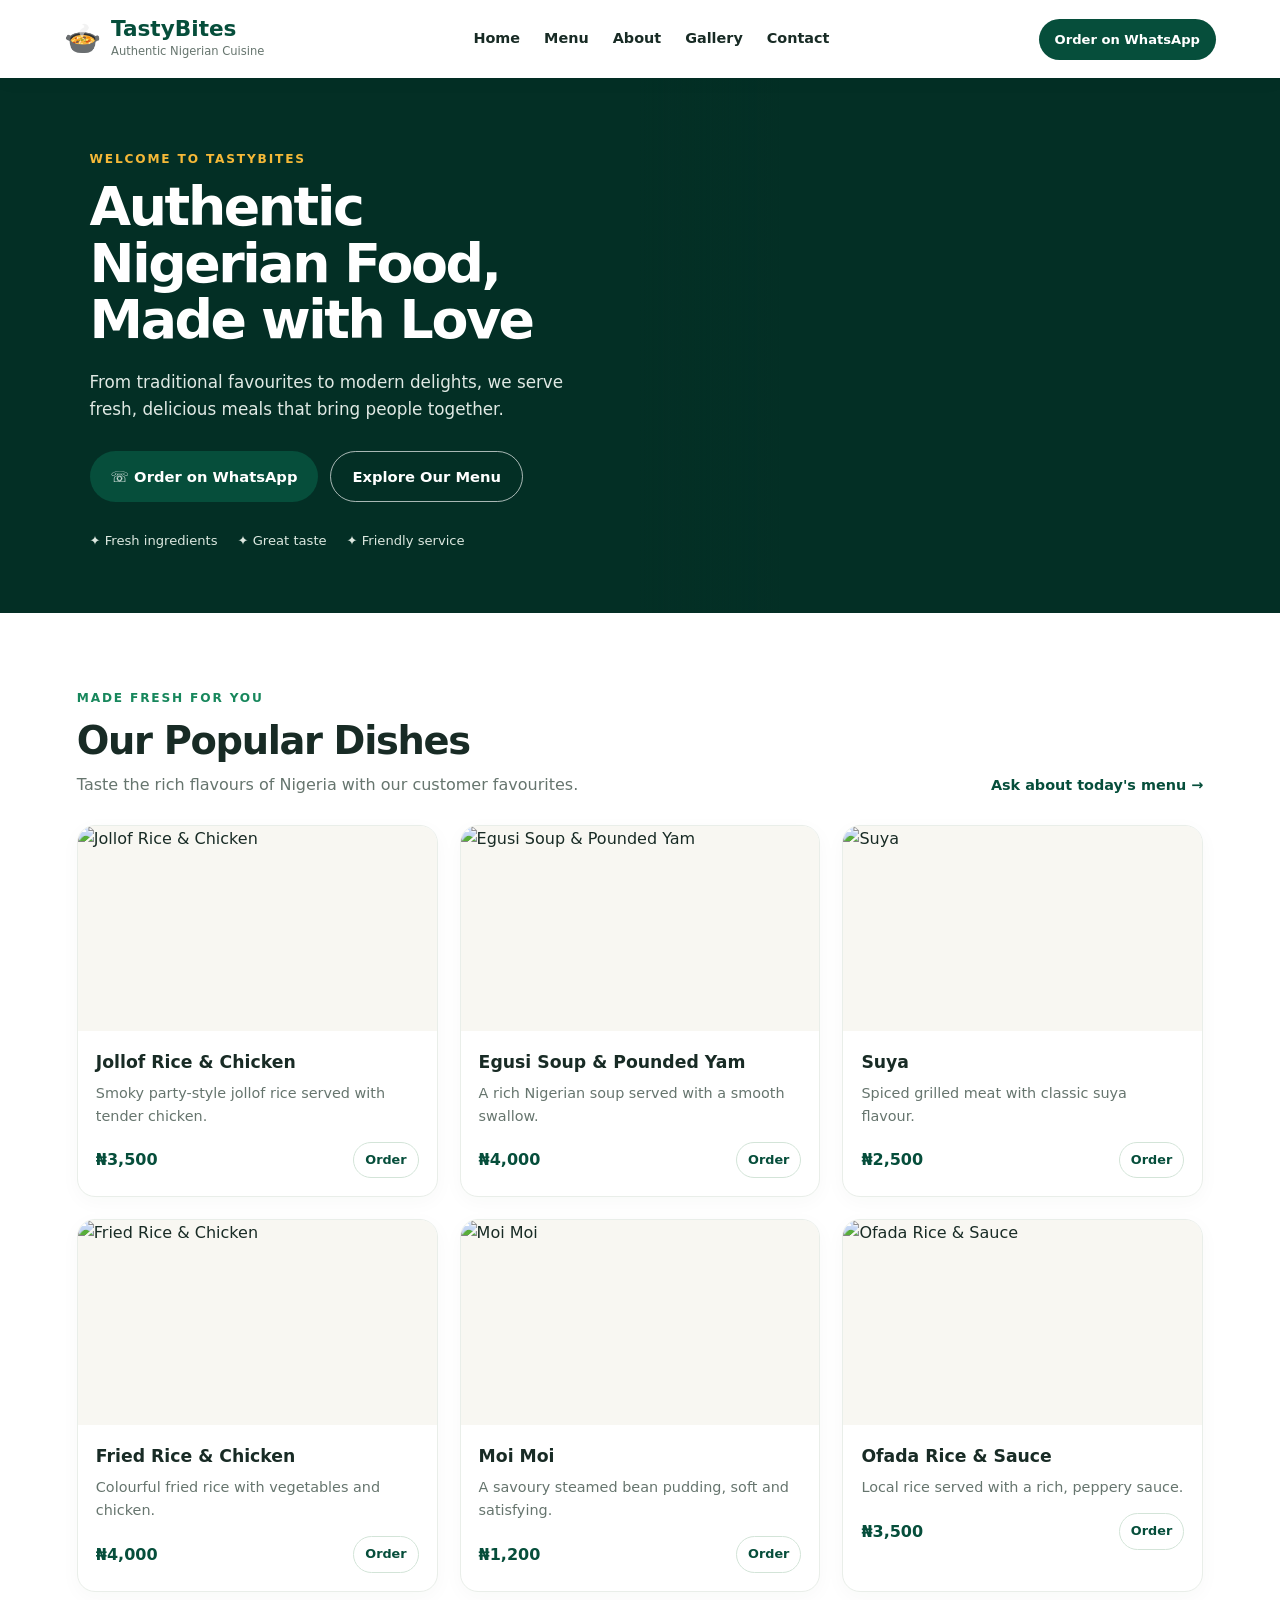
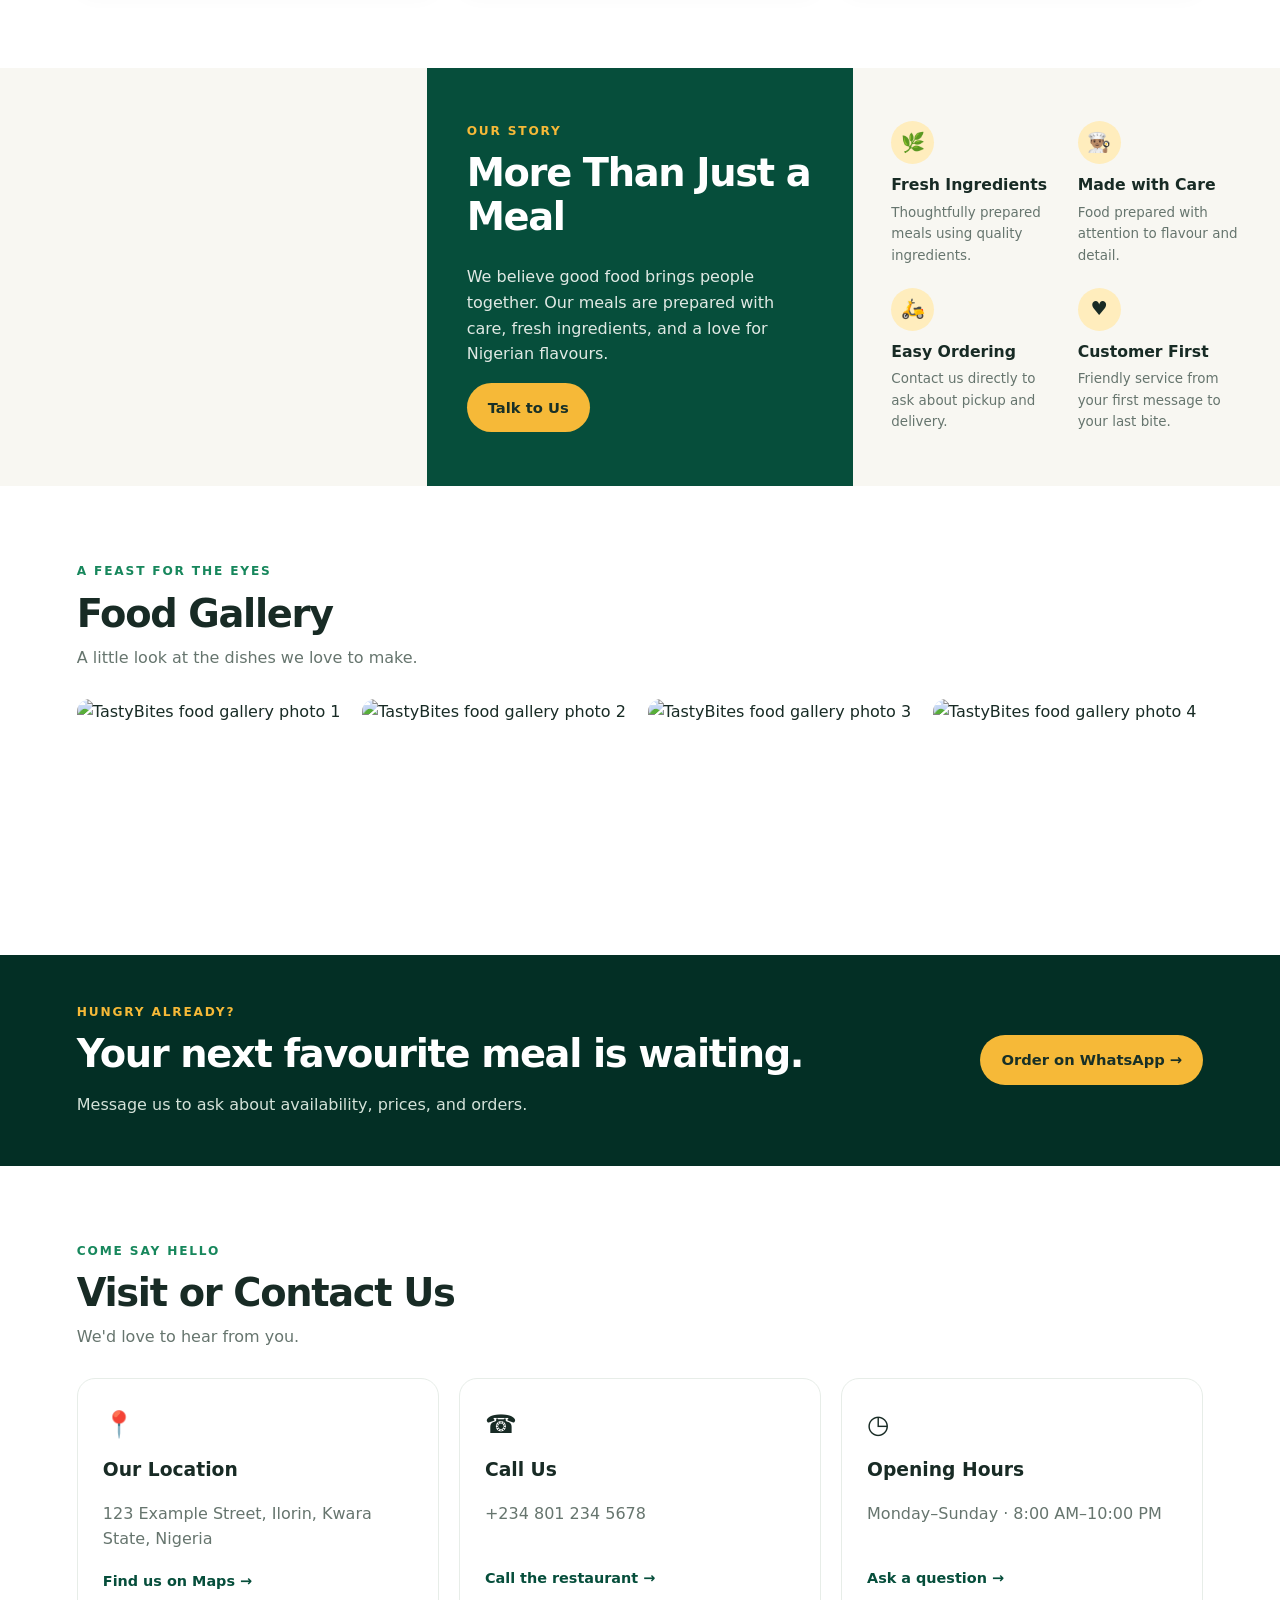
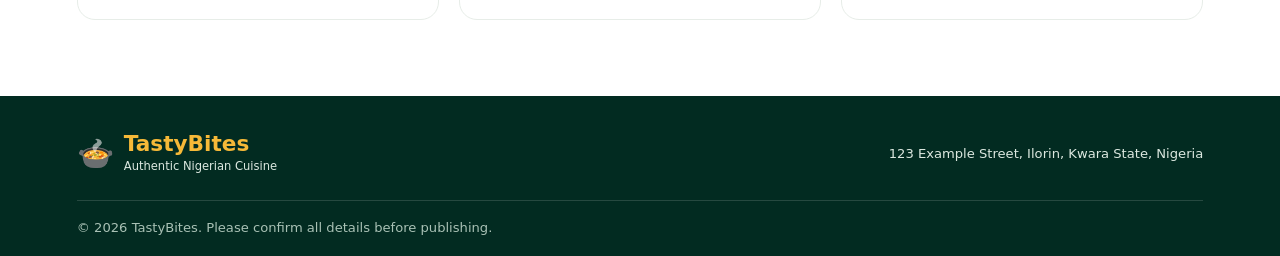
==== index.html @ 8dd22bb3 "Add files via upload" ====
<!doctype html>
<html lang="en">
<head>
  <meta charset="utf-8">
  <meta name="viewport" content="width=device-width, initial-scale=1">
  <meta name="description" content="Explore our menu, learn about our restaurant, and order your favourite meals on WhatsApp.">
  <meta name="theme-color" content="#064e3b">
  <title>TastyBites | Authentic Nigerian Cuisine</title>
  <link rel="stylesheet" href="style.css">
</head>
<body>
  <header class="site-header">
    <a class="brand" href="#home" aria-label="TastyBites home">
      <span class="brand-mark">🍲</span>
      <span><strong id="brand-name">TastyBites</strong><small id="brand-tagline">Authentic Nigerian Cuisine</small></span>
    </a>
    <button class="menu-toggle" id="menu-toggle" aria-label="Toggle navigation" aria-expanded="false">☰</button>
    <nav id="site-nav">
      <a href="#home">Home</a><a href="#menu">Menu</a><a href="#about">About</a><a href="#gallery">Gallery</a><a href="#contact">Contact</a>
    </nav>
    <a class="button button-small whatsapp-link" href="#" target="_blank" rel="noopener">Order on WhatsApp</a>
  </header>

  <main>
    <section class="hero" id="home">
      <div class="hero-copy">
        <p class="eyebrow">WELCOME TO <span id="hero-brand">TASTYBITES</span></p>
        <h1 id="hero-title">Authentic Nigerian Food, <em>Made with Love</em></h1>
        <p id="hero-description">From traditional favourites to modern delights, we serve fresh, delicious meals that bring people together.</p>
        <div class="hero-actions">
          <a class="button whatsapp-link" href="#" target="_blank" rel="noopener">☏ Order on WhatsApp</a>
          <a class="button button-outline" href="#menu">Explore Our Menu</a>
        </div>
        <div class="hero-points"><span>✦ Fresh ingredients</span><span>✦ Great taste</span><span>✦ Friendly service</span></div>
      </div>
      <div class="hero-image" role="img" aria-label="A Nigerian meal served in a bowl"></div>
    </section>

    <section class="section menu-section" id="menu">
      <div class="section-heading">
        <div><p class="eyebrow">MADE FRESH FOR YOU</p><h2>Our Popular Dishes</h2><p>Taste the rich flavours of Nigeria with our customer favourites.</p></div>
        <a class="text-link" href="#contact">Ask about today's menu →</a>
      </div>
      <div class="menu-grid" id="menu-grid"></div>
    </section>

    <section class="about-section" id="about">
      <div class="about-photo" role="img" aria-label="Warm and welcoming restaurant interior"></div>
      <div class="about-copy">
        <p class="eyebrow">OUR STORY</p>
        <h2 id="about-title">More Than Just a Meal</h2>
        <p id="about-text">We believe good food brings people together. Our meals are prepared with care, fresh ingredients, and a love for Nigerian flavours.</p>
        <a class="button button-gold whatsapp-link" href="#" target="_blank" rel="noopener">Talk to Us</a>
      </div>
      <div class="values">
        <article><span>🌿</span><h3>Fresh Ingredients</h3><p>Thoughtfully prepared meals using quality ingredients.</p></article>
        <article><span>👨🏽‍🍳</span><h3>Made with Care</h3><p>Food prepared with attention to flavour and detail.</p></article>
        <article><span>🛵</span><h3>Easy Ordering</h3><p>Contact us directly to ask about pickup and delivery.</p></article>
        <article><span>♥</span><h3>Customer First</h3><p>Friendly service from your first message to your last bite.</p></article>
      </div>
    </section>

    <section class="section gallery-section" id="gallery">
      <div class="section-heading"><div><p class="eyebrow">A FEAST FOR THE EYES</p><h2>Food Gallery</h2><p>A little look at the dishes we love to make.</p></div></div>
      <div class="gallery-grid" id="gallery-grid"></div>
    </section>

    <section class="cta-section">
      <div><p class="eyebrow">HUNGRY ALREADY?</p><h2>Your next favourite meal is waiting.</h2><p>Message us to ask about availability, prices, and orders.</p></div>
      <a class="button button-gold whatsapp-link" href="#" target="_blank" rel="noopener">Order on WhatsApp →</a>
    </section>

    <section class="section contact-section" id="contact">
      <div class="section-heading"><div><p class="eyebrow">COME SAY HELLO</p><h2>Visit or Contact Us</h2><p>We'd love to hear from you.</p></div></div>
      <div class="contact-grid">
        <article class="contact-card"><span>📍</span><h3>Our Location</h3><p id="contact-address">Add your restaurant address in config.js</p><a id="map-link" class="text-link" href="#" target="_blank" rel="noopener">Find us on Maps →</a></article>
        <article class="contact-card"><span>☎</span><h3>Call Us</h3><p id="contact-phone">Add your phone number in config.js</p><a id="call-link" class="text-link" href="tel:">Call the restaurant →</a></article>
        <article class="contact-card"><span>◷</span><h3>Opening Hours</h3><p id="contact-hours">Add opening hours in config.js</p><a class="text-link whatsapp-link" href="#" target="_blank" rel="noopener">Ask a question →</a></article>
      </div>
    </section>
  </main>

  <footer class="site-footer">
    <a class="brand footer-brand" href="#home"><span class="brand-mark">🍲</span><span><strong id="footer-name">TastyBites</strong><small id="footer-tagline">Authentic Nigerian Cuisine</small></span></a>
    <p id="footer-address">Nigeria</p>
    <p>© <span id="year"></span> <span id="copyright-name">TastyBites</span>. Please confirm all details before publishing.</p>
  </footer>
  <script src="config.js"></script>
  <script src="script.js"></script>
</body>
</html>
---- style.css ----
:root{--primary:#064e3b;--primary-dark:#032f25;--accent:#f6b938;--ink:#182b25;--muted:#66756e;--cream:#f8f7f2;--white:#fff;--radius:18px;--shadow:0 12px 35px rgba(3,47,37,.10)}
*{box-sizing:border-box}html{scroll-behavior:smooth;scroll-padding-top:85px}body{margin:0;font-family:Inter,ui-sans-serif,system-ui,-apple-system,BlinkMacSystemFont,"Segoe UI",sans-serif;color:var(--ink);line-height:1.6;background:#fff}a{color:inherit;text-decoration:none}.site-header{height:auto;min-height:78px;padding:14px max(5vw,22px);display:flex;align-items:center;justify-content:space-between;gap:22px;background:#fff;position:sticky;top:0;z-index:10;box-shadow:0 3px 18px #0000000a}.brand{display:flex;align-items:center;gap:10px;min-width:max-content}.brand-mark{font-size:30px}.brand strong{display:block;font-size:1.35rem;line-height:1.15;color:var(--primary)}.brand small{display:block;color:var(--muted);font-size:.72rem}.site-header nav{display:flex;gap:24px;font-size:.9rem;font-weight:650}.site-header nav a:hover,.text-link:hover{color:var(--primary)}.button{display:inline-flex;align-items:center;justify-content:center;border:0;border-radius:999px;padding:13px 21px;background:var(--primary);color:#fff;font-weight:750;font-size:.92rem;transition:transform .2s,background .2s}.button:hover{transform:translateY(-2px);background:var(--primary-dark)}.button-small{padding:10px 16px;font-size:.82rem}.button-outline{background:transparent;border:1px solid #ffffffa8;color:#fff}.button-outline:hover{background:#ffffff18}.button-gold{background:var(--accent);color:#183027}.button-gold:hover{background:#ffd16b}.menu-toggle{display:none;background:transparent;border:0;font-size:25px;color:var(--primary)}
.hero{min-height:520px;display:grid;grid-template-columns:1fr 1fr;background:var(--primary-dark);color:white}.hero-copy{padding:72px max(5vw,24px) 62px max(7vw,28px);align-self:center}.eyebrow{font-size:.76rem;font-weight:850;letter-spacing:.15em;color:var(--accent);margin:0 0 10px}.hero h1{font-size:clamp(2.5rem,4.2vw,4.4rem);line-height:1.05;letter-spacing:-.045em;margin:0 0 20px;max-width:650px}.hero h1 em{font-style:normal;color:#4dd18b}.hero-copy>p:not(.eyebrow){max-width:520px;color:#e0e9e4;font-size:1.05rem}.hero-actions{display:flex;gap:12px;flex-wrap:wrap;margin:28px 0}.hero-points{display:flex;gap:20px;flex-wrap:wrap;font-size:.82rem;color:#dce8e0}.hero-image{min-height:420px;background:linear-gradient(90deg,var(--primary-dark) 0%,transparent 22%),url("https://images.unsplash.com/photo-1547592180-85f173990554?auto=format&fit=crop&w=1300&q=85") center/cover no-repeat}
.section{padding:76px max(6vw,24px)}.section-heading{display:flex;align-items:end;justify-content:space-between;gap:24px;margin-bottom:28px}.section-heading h2,.about-copy h2,.cta-section h2{font-size:clamp(1.8rem,3vw,2.7rem);line-height:1.15;letter-spacing:-.035em;margin:0 0 9px}.section-heading p:not(.eyebrow){margin:0;color:var(--muted)}.section-heading .eyebrow{color:#17875c}.text-link{font-weight:750;color:var(--primary);font-size:.9rem}.menu-grid{display:grid;grid-template-columns:repeat(3,minmax(0,1fr));gap:22px}.dish-card{overflow:hidden;border:1px solid #e9eee9;border-radius:var(--radius);background:#fff;box-shadow:0 5px 20px #163e2c08}.dish-image{height:205px;width:100%;object-fit:cover;display:block;background:var(--cream)}.dish-info{padding:18px}.dish-info h3{margin:0 0 5px;font-size:1.08rem}.dish-info p{color:var(--muted);margin:0 0 14px;font-size:.9rem}.dish-bottom{display:flex;justify-content:space-between;align-items:center;gap:8px}.price{color:var(--primary);font-weight:850}.order-mini{font-size:.8rem;font-weight:800;color:var(--primary);border:1px solid #d3e4d8;border-radius:99px;padding:7px 11px}
.about-section{display:grid;grid-template-columns:1fr 1fr 1fr;background:var(--cream)}.about-photo{min-height:360px;background:url("https://images.unsplash.com/photo-1517248135467-4c7edcad34c4?auto=format&fit=crop&w=1000&q=85") center/cover}.about-copy{background:var(--primary);color:#fff;padding:54px 40px;display:flex;flex-direction:column;align-items:flex-start;justify-content:center}.about-copy p:not(.eyebrow){color:#e0e9e4}.values{padding:38px;display:grid;grid-template-columns:1fr 1fr;gap:22px;align-content:center}.values article>span{display:inline-grid;place-items:center;width:43px;height:43px;border-radius:50%;background:#ffedbd;font-size:1.2rem}.values h3{font-size:.98rem;margin:8px 0 4px}.values p{font-size:.84rem;color:var(--muted);margin:0}
.gallery-section{background:#fff}.gallery-grid{display:grid;grid-template-columns:repeat(4,1fr);gap:15px}.gallery-grid img{width:100%;height:180px;object-fit:cover;border-radius:13px}.cta-section{background:var(--primary-dark);color:#fff;padding:48px max(6vw,24px);display:flex;align-items:center;justify-content:space-between;gap:28px}.cta-section p:not(.eyebrow){color:#d4e2d9;margin-bottom:0}.contact-grid{display:grid;grid-template-columns:repeat(3,1fr);gap:20px}.contact-card{border:1px solid #e7ede8;border-radius:var(--radius);padding:25px;background:#fff}.contact-card>span{font-size:1.6rem}.contact-card h3{margin:10px 0 5px}.contact-card p{color:var(--muted);min-height:48px}.site-footer{background:#022b21;color:#dce8e0;padding:34px max(6vw,24px) 18px;display:flex;align-items:center;justify-content:space-between;gap:22px;flex-wrap:wrap}.footer-brand strong{color:var(--accent)}.footer-brand small{color:#dce8e0}.site-footer p{font-size:.82rem;margin:0}.site-footer p:last-child{width:100%;padding-top:16px;border-top:1px solid #ffffff24;color:#a9c1b5}
@media(max-width:900px){.site-header{flex-wrap:wrap}.site-header nav{gap:14px}.site-header>.button{display:none}.hero{grid-template-columns:1fr}.hero-copy{padding:58px 7vw}.hero-image{min-height:300px;background-image:linear-gradient(0deg,var(--primary-dark) 0%,transparent 25%),url("https://images.unsplash.com/photo-1547592180-85f173990554?auto=format&fit=crop&w=1300&q=85")}.menu-grid{grid-template-columns:repeat(2,minmax(0,1fr))}.about-section{grid-template-columns:1fr 1fr}.about-photo{min-height:300px}.about-copy{padding:35px}.values{grid-column:1/-1}.gallery-grid{grid-template-columns:repeat(2,1fr)}}
@media(max-width:620px){.site-header{padding:12px 18px}.menu-toggle{display:block;margin-left:auto}.site-header nav{display:none;order:4;width:100%;flex-direction:column;gap:0;padding:8px 0}.site-header nav.open{display:flex}.site-header nav a{padding:10px 0;border-top:1px solid #edf1ed}.brand strong{font-size:1.2rem}.hero-copy{padding:48px 22px}.hero h1{font-size:2.7rem}.hero-image{min-height:240px}.hero-points{gap:10px}.section{padding:54px 20px}.section-heading{align-items:flex-start;flex-direction:column}.menu-grid{grid-template-columns:1fr}.dish-image{height:220px}.about-section{grid-template-columns:1fr}.about-photo{min-height:240px}.about-copy{padding:36px 24px}.values{grid-template-columns:1fr 1fr;padding:28px 22px;gap:18px}.gallery-grid img{height:135px}.cta-section{align-items:flex-start;flex-direction:column;padding:40px 22px}.contact-grid{grid-template-columns:1fr}.contact-card p{min-height:0}.site-footer{align-items:flex-start;flex-direction:column;padding:30px 22px 18px}.site-footer p:last-child{margin-top:4px}}
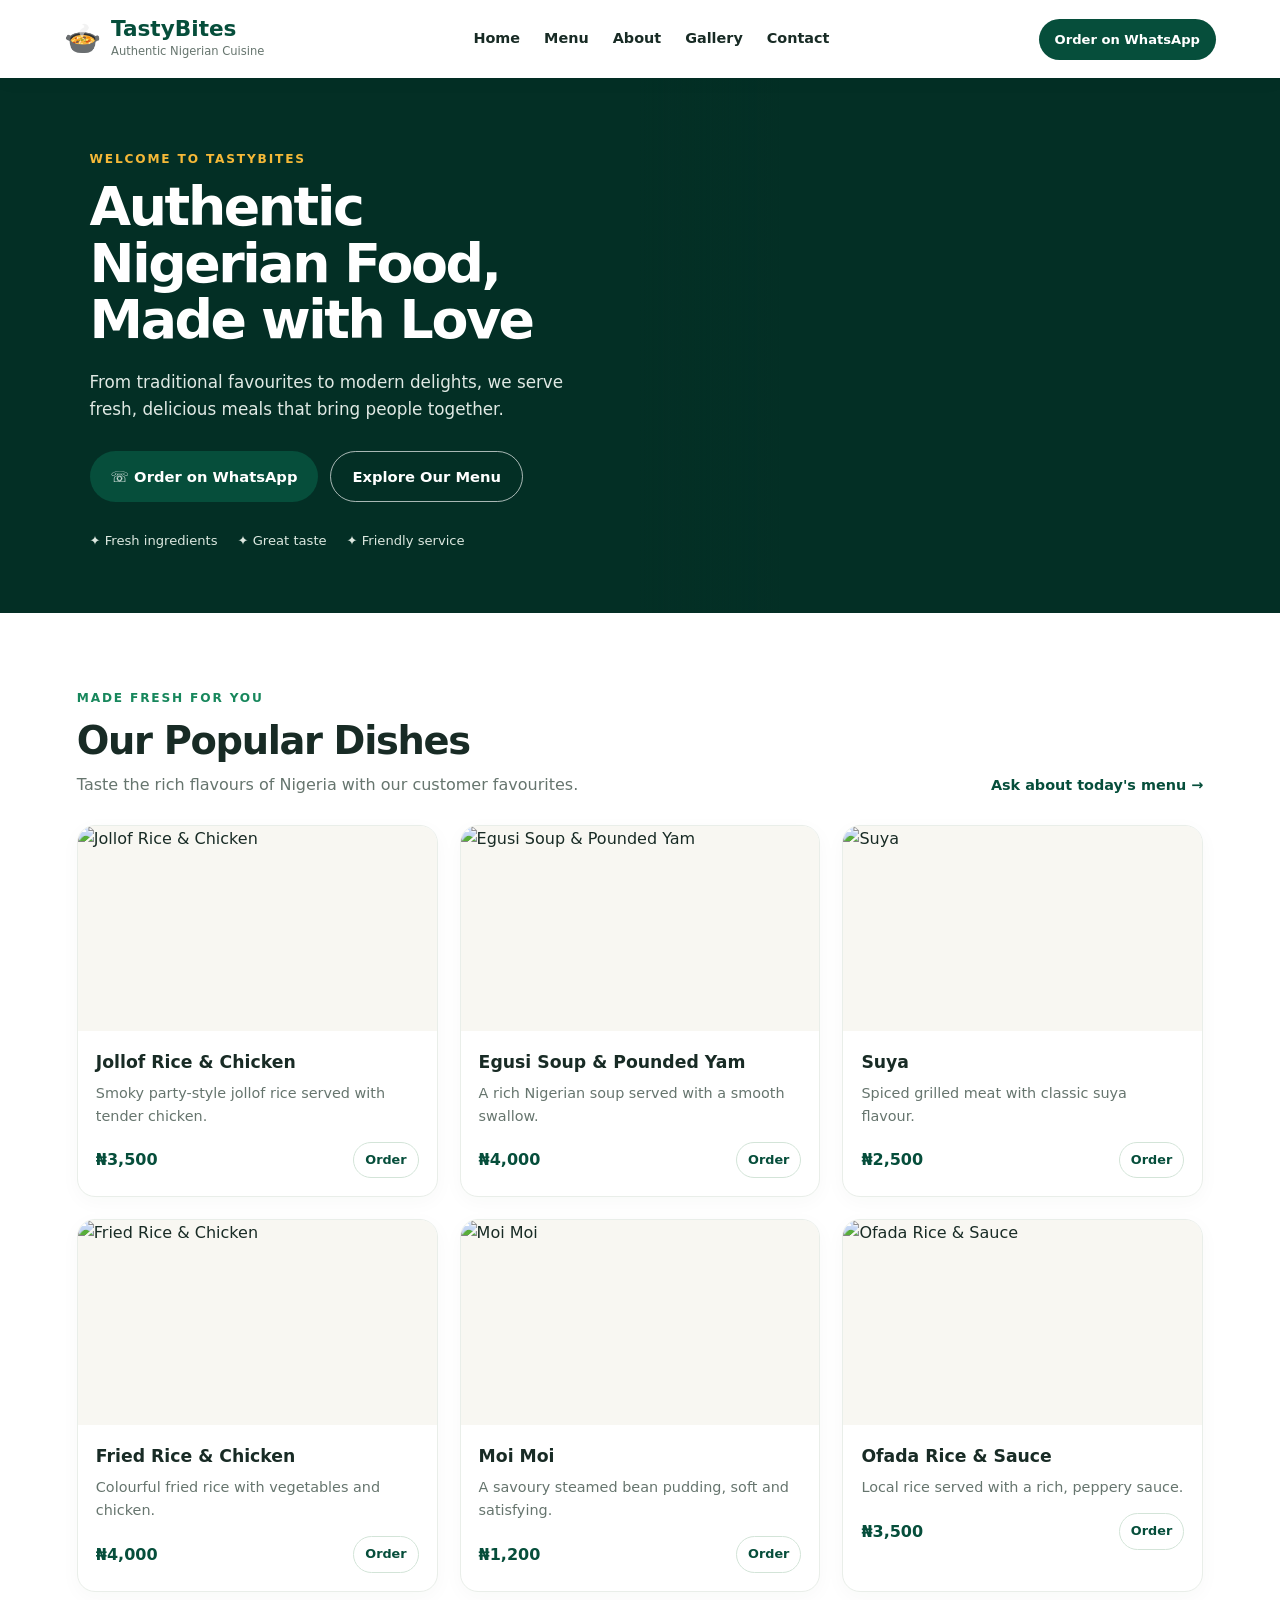
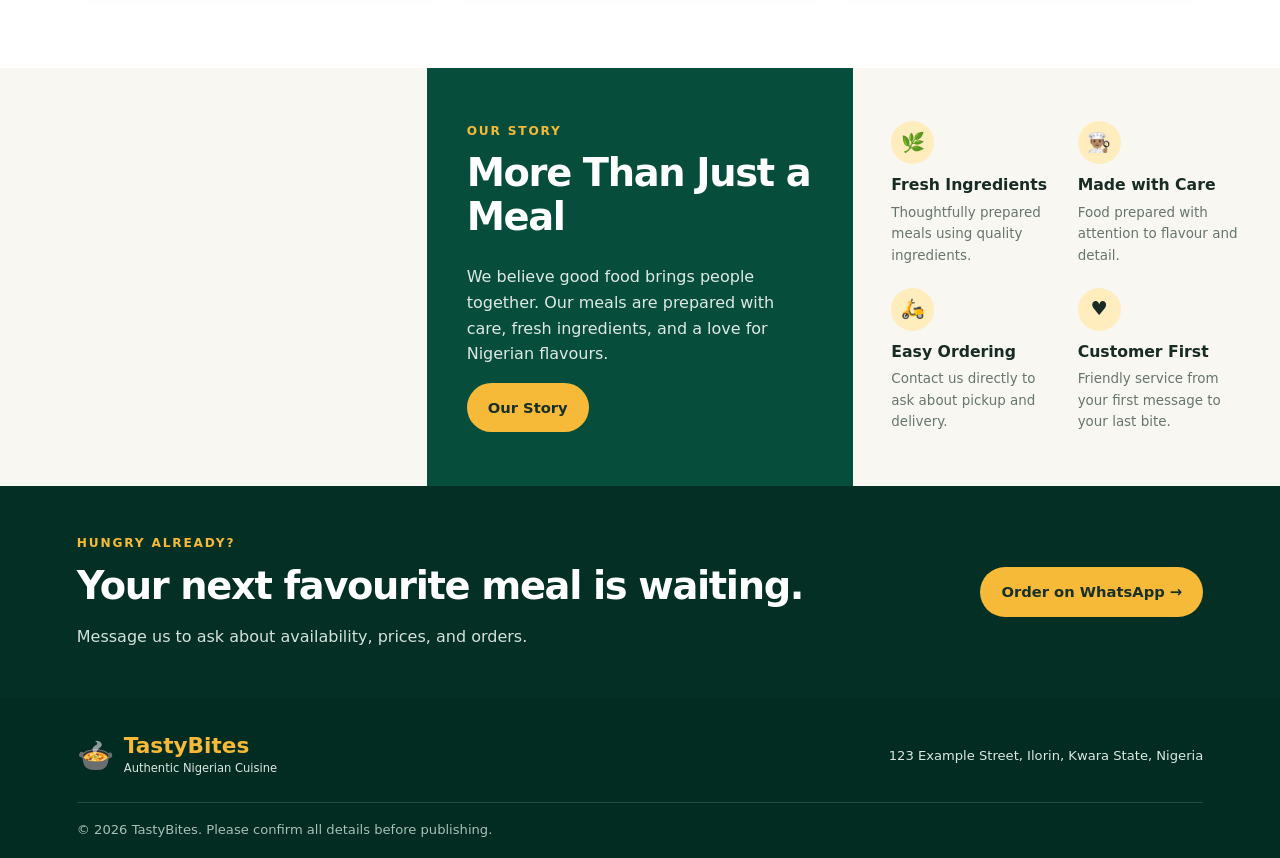
==== commit 91586191: "Add files via upload" ====
--- a/index.html
+++ b/index.html
@@ -10,13 +10,13 @@
 </head>
 <body>
   <header class="site-header">
-    <a class="brand" href="#home" aria-label="TastyBites home">
+    <a class="brand" href="index.html" aria-label="Restaurant home">
       <span class="brand-mark">🍲</span>
       <span><strong id="brand-name">TastyBites</strong><small id="brand-tagline">Authentic Nigerian Cuisine</small></span>
     </a>
     <button class="menu-toggle" id="menu-toggle" aria-label="Toggle navigation" aria-expanded="false">☰</button>
     <nav id="site-nav">
-      <a href="#home">Home</a><a href="#menu">Menu</a><a href="#about">About</a><a href="#gallery">Gallery</a><a href="#contact">Contact</a>
+      <a href="index.html">Home</a><a href="menu.html">Menu</a><a href="about.html">About</a><a href="gallery.html">Gallery</a><a href="contact.html">Contact</a>
     </nav>
     <a class="button button-small whatsapp-link" href="#" target="_blank" rel="noopener">Order on WhatsApp</a>
   </header>
@@ -29,7 +29,7 @@
         <p id="hero-description">From traditional favourites to modern delights, we serve fresh, delicious meals that bring people together.</p>
         <div class="hero-actions">
           <a class="button whatsapp-link" href="#" target="_blank" rel="noopener">☏ Order on WhatsApp</a>
-          <a class="button button-outline" href="#menu">Explore Our Menu</a>
+          <a class="button button-outline" href="menu.html">Explore Our Menu</a>
         </div>
         <div class="hero-points"><span>✦ Fresh ingredients</span><span>✦ Great taste</span><span>✦ Friendly service</span></div>
       </div>
@@ -39,7 +39,7 @@
     <section class="section menu-section" id="menu">
       <div class="section-heading">
         <div><p class="eyebrow">MADE FRESH FOR YOU</p><h2>Our Popular Dishes</h2><p>Taste the rich flavours of Nigeria with our customer favourites.</p></div>
-        <a class="text-link" href="#contact">Ask about today's menu →</a>
+        <a class="text-link" href="contact.html">Ask about today's menu →</a>
       </div>
       <div class="menu-grid" id="menu-grid"></div>
     </section>
@@ -50,7 +50,7 @@
         <p class="eyebrow">OUR STORY</p>
         <h2 id="about-title">More Than Just a Meal</h2>
         <p id="about-text">We believe good food brings people together. Our meals are prepared with care, fresh ingredients, and a love for Nigerian flavours.</p>
-        <a class="button button-gold whatsapp-link" href="#" target="_blank" rel="noopener">Talk to Us</a>
+        <a class="button button-gold" href="about.html">Our Story</a>
       </div>
       <div class="values">
         <article><span>🌿</span><h3>Fresh Ingredients</h3><p>Thoughtfully prepared meals using quality ingredients.</p></article>
@@ -60,28 +60,16 @@
       </div>
     </section>
 
-    <section class="section gallery-section" id="gallery">
-      <div class="section-heading"><div><p class="eyebrow">A FEAST FOR THE EYES</p><h2>Food Gallery</h2><p>A little look at the dishes we love to make.</p></div></div>
-      <div class="gallery-grid" id="gallery-grid"></div>
-    </section>
 
     <section class="cta-section">
       <div><p class="eyebrow">HUNGRY ALREADY?</p><h2>Your next favourite meal is waiting.</h2><p>Message us to ask about availability, prices, and orders.</p></div>
       <a class="button button-gold whatsapp-link" href="#" target="_blank" rel="noopener">Order on WhatsApp →</a>
     </section>
 
-    <section class="section contact-section" id="contact">
-      <div class="section-heading"><div><p class="eyebrow">COME SAY HELLO</p><h2>Visit or Contact Us</h2><p>We'd love to hear from you.</p></div></div>
-      <div class="contact-grid">
-        <article class="contact-card"><span>📍</span><h3>Our Location</h3><p id="contact-address">Add your restaurant address in config.js</p><a id="map-link" class="text-link" href="#" target="_blank" rel="noopener">Find us on Maps →</a></article>
-        <article class="contact-card"><span>☎</span><h3>Call Us</h3><p id="contact-phone">Add your phone number in config.js</p><a id="call-link" class="text-link" href="tel:">Call the restaurant →</a></article>
-        <article class="contact-card"><span>◷</span><h3>Opening Hours</h3><p id="contact-hours">Add opening hours in config.js</p><a class="text-link whatsapp-link" href="#" target="_blank" rel="noopener">Ask a question →</a></article>
-      </div>
-    </section>
   </main>
 
   <footer class="site-footer">
-    <a class="brand footer-brand" href="#home"><span class="brand-mark">🍲</span><span><strong id="footer-name">TastyBites</strong><small id="footer-tagline">Authentic Nigerian Cuisine</small></span></a>
+    <a class="brand footer-brand" href="index.html"><span class="brand-mark">🍲</span><span><strong id="footer-name">TastyBites</strong><small id="footer-tagline">Authentic Nigerian Cuisine</small></span></a>
     <p id="footer-address">Nigeria</p>
     <p>© <span id="year"></span> <span id="copyright-name">TastyBites</span>. Please confirm all details before publishing.</p>
   </footer>
--- a/style.css
+++ b/style.css
@@ -6,3 +6,6 @@
 .gallery-section{background:#fff}.gallery-grid{display:grid;grid-template-columns:repeat(4,1fr);gap:15px}.gallery-grid img{width:100%;height:180px;object-fit:cover;border-radius:13px}.cta-section{background:var(--primary-dark);color:#fff;padding:48px max(6vw,24px);display:flex;align-items:center;justify-content:space-between;gap:28px}.cta-section p:not(.eyebrow){color:#d4e2d9;margin-bottom:0}.contact-grid{display:grid;grid-template-columns:repeat(3,1fr);gap:20px}.contact-card{border:1px solid #e7ede8;border-radius:var(--radius);padding:25px;background:#fff}.contact-card>span{font-size:1.6rem}.contact-card h3{margin:10px 0 5px}.contact-card p{color:var(--muted);min-height:48px}.site-footer{background:#022b21;color:#dce8e0;padding:34px max(6vw,24px) 18px;display:flex;align-items:center;justify-content:space-between;gap:22px;flex-wrap:wrap}.footer-brand strong{color:var(--accent)}.footer-brand small{color:#dce8e0}.site-footer p{font-size:.82rem;margin:0}.site-footer p:last-child{width:100%;padding-top:16px;border-top:1px solid #ffffff24;color:#a9c1b5}
 @media(max-width:900px){.site-header{flex-wrap:wrap}.site-header nav{gap:14px}.site-header>.button{display:none}.hero{grid-template-columns:1fr}.hero-copy{padding:58px 7vw}.hero-image{min-height:300px;background-image:linear-gradient(0deg,var(--primary-dark) 0%,transparent 25%),url("https://images.unsplash.com/photo-1547592180-85f173990554?auto=format&fit=crop&w=1300&q=85")}.menu-grid{grid-template-columns:repeat(2,minmax(0,1fr))}.about-section{grid-template-columns:1fr 1fr}.about-photo{min-height:300px}.about-copy{padding:35px}.values{grid-column:1/-1}.gallery-grid{grid-template-columns:repeat(2,1fr)}}
 @media(max-width:620px){.site-header{padding:12px 18px}.menu-toggle{display:block;margin-left:auto}.site-header nav{display:none;order:4;width:100%;flex-direction:column;gap:0;padding:8px 0}.site-header nav.open{display:flex}.site-header nav a{padding:10px 0;border-top:1px solid #edf1ed}.brand strong{font-size:1.2rem}.hero-copy{padding:48px 22px}.hero h1{font-size:2.7rem}.hero-image{min-height:240px}.hero-points{gap:10px}.section{padding:54px 20px}.section-heading{align-items:flex-start;flex-direction:column}.menu-grid{grid-template-columns:1fr}.dish-image{height:220px}.about-section{grid-template-columns:1fr}.about-photo{min-height:240px}.about-copy{padding:36px 24px}.values{grid-template-columns:1fr 1fr;padding:28px 22px;gap:18px}.gallery-grid img{height:135px}.cta-section{align-items:flex-start;flex-direction:column;padding:40px 22px}.contact-grid{grid-template-columns:1fr}.contact-card p{min-height:0}.site-footer{align-items:flex-start;flex-direction:column;padding:30px 22px 18px}.site-footer p:last-child{margin-top:4px}}
+
+/* Multi-page navigation */
+#site-nav a[aria-current="page"] { color: var(--primary); font-weight: 800; }
